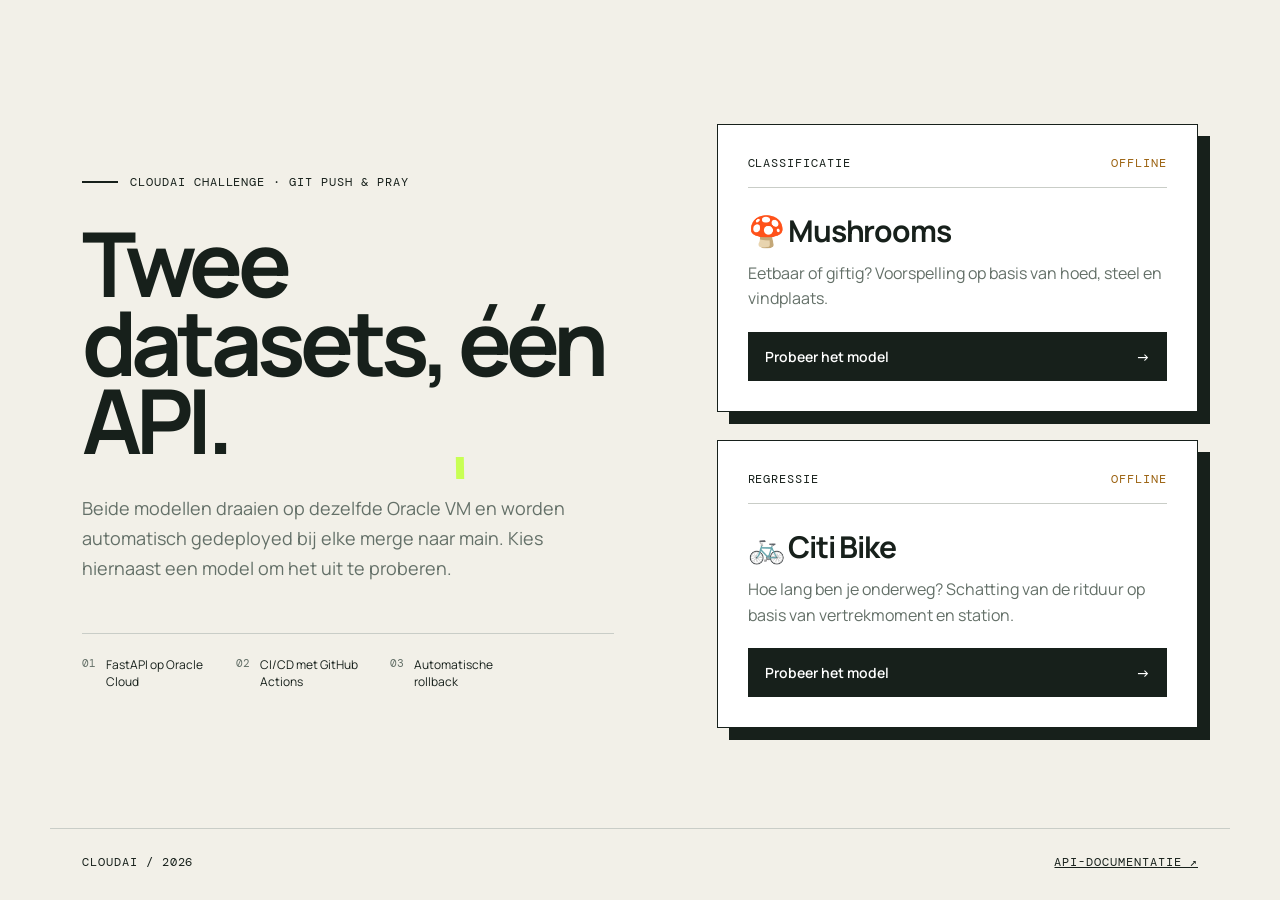
==== deploy/web/index.html @ 2285fc70 "dit is de nieuwe deploy manier" ====
<!doctype html>
<html lang="nl">
  <head>
    <meta charset="utf-8" />
    <meta name="viewport" content="width=device-width, initial-scale=1" />
    <meta name="description" content="CloudAI Challenge: kies een model." />
    <title>CloudAI · Modellen</title>
    <style>
      @import url('https://fonts.googleapis.com/css2?family=DM+Mono:wght@400;500&family=Manrope:wght@400;600;700&display=swap');
      :root { --ink:#17201b; --paper:#f2f0e8; --acid:#c8ff54; --line:#c9cdc7; --muted:#647068; }
      * { box-sizing:border-box; }
      body { margin:0; min-height:100vh; color:var(--ink); background:var(--paper); font-family:Manrope, sans-serif; }
      body::before { content:""; position:fixed; inset:0; pointer-events:none; opacity:.28; background-image:radial-gradient(#89938b 0.6px,transparent 0.6px); background-size:6px 6px; }
      main { position:relative; max-width:1180px; margin:auto; min-height:calc(100vh - 72px); padding:8vh 32px 48px; display:grid; grid-template-columns:1.05fr .95fr; gap:8vw; align-items:center; }
      .eyebrow,.card-head,footer { font-family:"DM Mono",monospace; text-transform:uppercase; letter-spacing:.08em; font-size:12px; }
      .eyebrow::before { content:""; display:inline-block; width:36px; border-top:2px solid; margin:0 12px 3px 0; }
      h1 { font-size:clamp(52px,7vw,98px); line-height:.88; letter-spacing:-.065em; margin:34px 0; max-width:680px; }
      h1 em { font-style:normal; position:relative; z-index:0; }
      h1 em::after { content:""; position:absolute; left:-.02em; right:-.07em; bottom:.03em; height:.24em; background:var(--acid); z-index:-1; transform:rotate(-1deg); }
      .lead { color:var(--muted); font-size:18px; line-height:1.65; max-width:540px; }
      .facts { display:flex; gap:30px; border-top:1px solid var(--line); margin-top:50px; padding-top:22px; }
      .facts div { display:flex; gap:10px; align-items:flex-start; }
      .facts span { font-family:"DM Mono"; font-size:11px; color:var(--muted); }
      .facts p { margin:0; font-size:12px; max-width:100px; }
      .models { display:grid; gap:28px; }
      a.card { display:block; background:#fff; border:1px solid var(--ink); padding:30px; box-shadow:12px 12px 0 var(--ink); color:inherit; text-decoration:none; transition:transform .12s, box-shadow .12s; }
      a.card:hover { transform:translate(-3px,-3px); box-shadow:15px 15px 0 var(--ink); }
      .card-head { display:flex; justify-content:space-between; border-bottom:1px solid var(--line); padding-bottom:16px; }
      .card-head p { margin:0; }
      .status { color:#9b6210; }
      .status.ok { color:#317338; }
      h2 { font-size:30px; letter-spacing:-.04em; margin:22px 0 10px; }
      .card p.text { margin:0; color:var(--muted); line-height:1.6; }
      .go { margin-top:20px; border:1px solid var(--ink); background:var(--ink); color:#fff; padding:14px 16px; font:600 14px Manrope; display:flex; justify-content:space-between; }
      a.card:hover .go { background:var(--acid); color:var(--ink); }
      footer { position:relative; border-top:1px solid var(--line); max-width:1180px; margin:auto; padding:25px 32px; display:flex; justify-content:space-between; }
      footer a { color:inherit; }
      @media(max-width:800px){ main{grid-template-columns:1fr;padding-top:50px}.facts{margin-top:30px}a.card{box-shadow:7px 7px 0}h1{font-size:58px} }
    </style>
  </head>
  <body>
    <main>
      <section class="intro">
        <p class="eyebrow">CLOUDAI CHALLENGE · GIT PUSH &amp; PRAY</p>
        <h1>Twee datasets, <em>één API.</em></h1>
        <p class="lead">Beide modellen draaien op dezelfde Oracle VM en worden automatisch gedeployed bij elke merge naar main. Kies hiernaast een model om het uit te proberen.</p>
        <div class="facts">
          <div><span>01</span><p>FastAPI op Oracle Cloud</p></div>
          <div><span>02</span><p>CI/CD met GitHub Actions</p></div>
          <div><span>03</span><p>Automatische rollback</p></div>
        </div>
      </section>

      <section class="models" aria-label="Modellen">
        <a class="card" href="mushrooms.html">
          <div class="card-head"><p>Classificatie</p><span id="mushrooms-status" class="status">controleren…</span></div>
          <h2>🍄 Mushrooms</h2>
          <p class="text">Eetbaar of giftig? Voorspelling op basis van hoed, steel en vindplaats.</p>
          <div class="go">Probeer het model <span>→</span></div>
        </a>
        <a class="card" href="citi_bike.html">
          <div class="card-head"><p>Regressie</p><span id="citi_bike-status" class="status">controleren…</span></div>
          <h2>🚲 Citi Bike</h2>
          <p class="text">Hoe lang ben je onderweg? Schatting van de ritduur op basis van vertrekmoment en station.</p>
          <div class="go">Probeer het model <span>→</span></div>
        </a>
      </section>
    </main>
    <footer><span>CLOUDAI / 2026</span><a id="docs" href="/docs">API-documentatie ↗</a></footer>
    <script>
      // Geserveerd door de API zelf -> zelfde adres. Lokaal geopend -> Oracle VM.
      const API_URL = new URLSearchParams(location.search).get("api")
        || (location.protocol.startsWith("http") ? location.origin : "http://89.168.73.76:8000");
      document.getElementById("docs").href = `${API_URL}/docs`;

      for (const name of ["mushrooms", "citi_bike"]) {
        const element = document.getElementById(`${name}-status`);
        fetch(`${API_URL}/${name}/`)
          .then((response) => response.json())
          .then((info) => {
            element.textContent = `${info.model} · online`;
            element.classList.add("ok");
          })
          .catch(() => { element.textContent = "offline"; });
      }
    </script>
  </body>
</html>
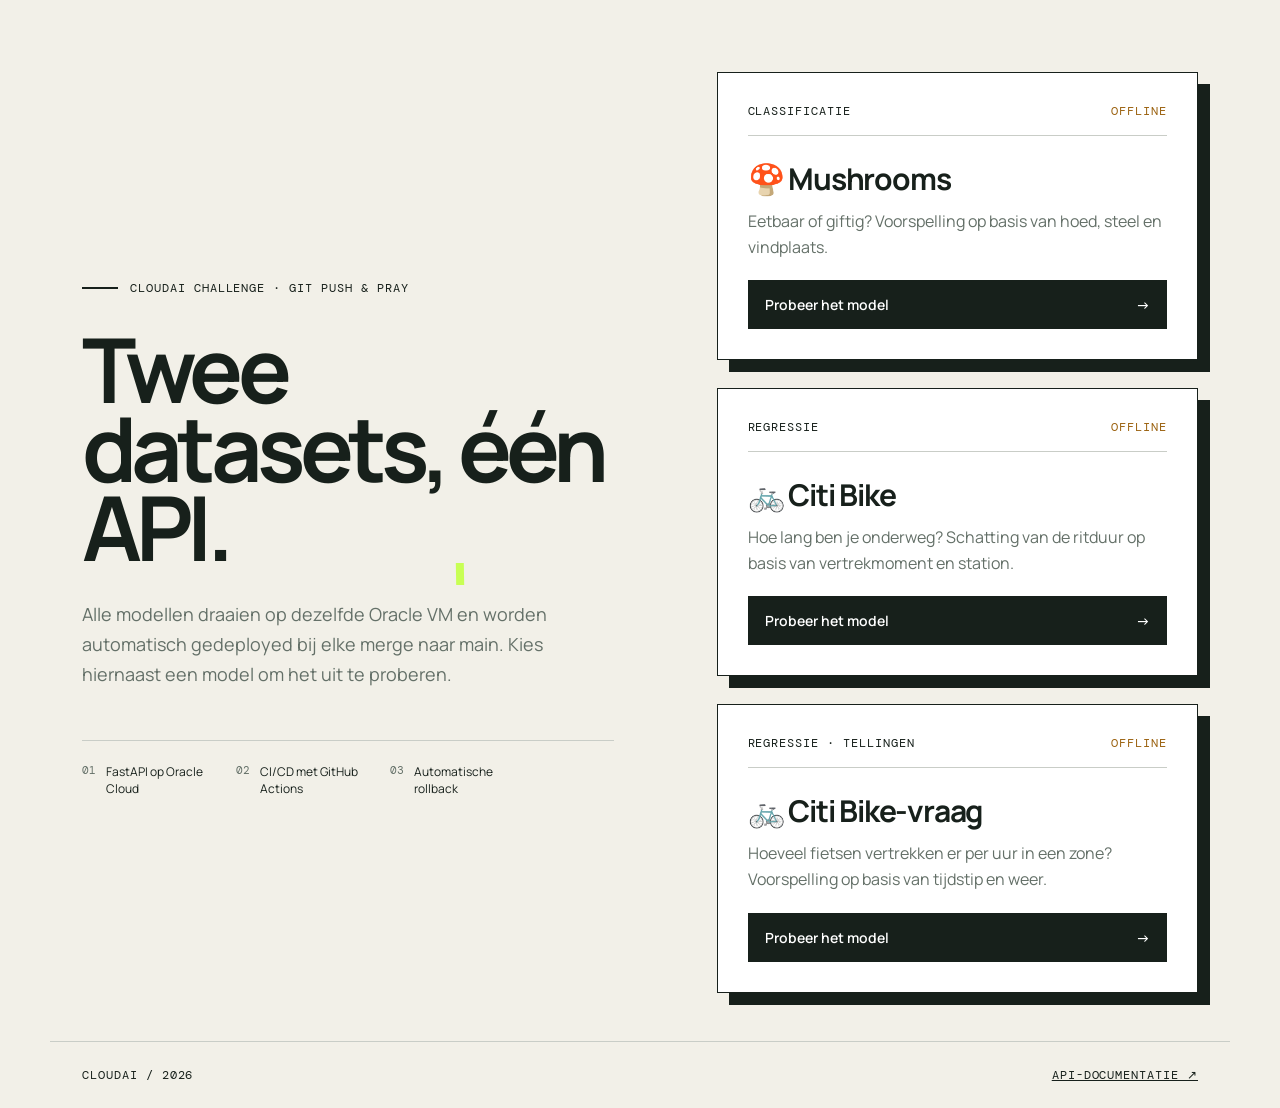
==== commit c2c1b589: "new citi bike" ====
--- a/deploy/web/index.html
+++ b/deploy/web/index.html
@@ -43,7 +43,7 @@
       <section class="intro">
         <p class="eyebrow">CLOUDAI CHALLENGE · GIT PUSH &amp; PRAY</p>
         <h1>Twee datasets, <em>één API.</em></h1>
-        <p class="lead">Beide modellen draaien op dezelfde Oracle VM en worden automatisch gedeployed bij elke merge naar main. Kies hiernaast een model om het uit te proberen.</p>
+        <p class="lead">Alle modellen draaien op dezelfde Oracle VM en worden automatisch gedeployed bij elke merge naar main. Kies hiernaast een model om het uit te proberen.</p>
         <div class="facts">
           <div><span>01</span><p>FastAPI op Oracle Cloud</p></div>
           <div><span>02</span><p>CI/CD met GitHub Actions</p></div>
@@ -64,6 +64,12 @@
           <p class="text">Hoe lang ben je onderweg? Schatting van de ritduur op basis van vertrekmoment en station.</p>
           <div class="go">Probeer het model <span>→</span></div>
         </a>
+        <a class="card" href="citi_bike_demand.html">
+          <div class="card-head"><p>Regressie · tellingen</p><span id="citi_bike_demand-status" class="status">controleren…</span></div>
+          <h2>🚲 Citi Bike-vraag</h2>
+          <p class="text">Hoeveel fietsen vertrekken er per uur in een zone? Voorspelling op basis van tijdstip en weer.</p>
+          <div class="go">Probeer het model <span>→</span></div>
+        </a>
       </section>
     </main>
     <footer><span>CLOUDAI / 2026</span><a id="docs" href="/docs">API-documentatie ↗</a></footer>
@@ -73,7 +79,7 @@
         || (location.protocol.startsWith("http") ? location.origin : "http://89.168.73.76:8000");
       document.getElementById("docs").href = `${API_URL}/docs`;
 
-      for (const name of ["mushrooms", "citi_bike"]) {
+      for (const name of ["mushrooms", "citi_bike", "citi_bike_demand"]) {
         const element = document.getElementById(`${name}-status`);
         fetch(`${API_URL}/${name}/`)
           .then((response) => response.json())
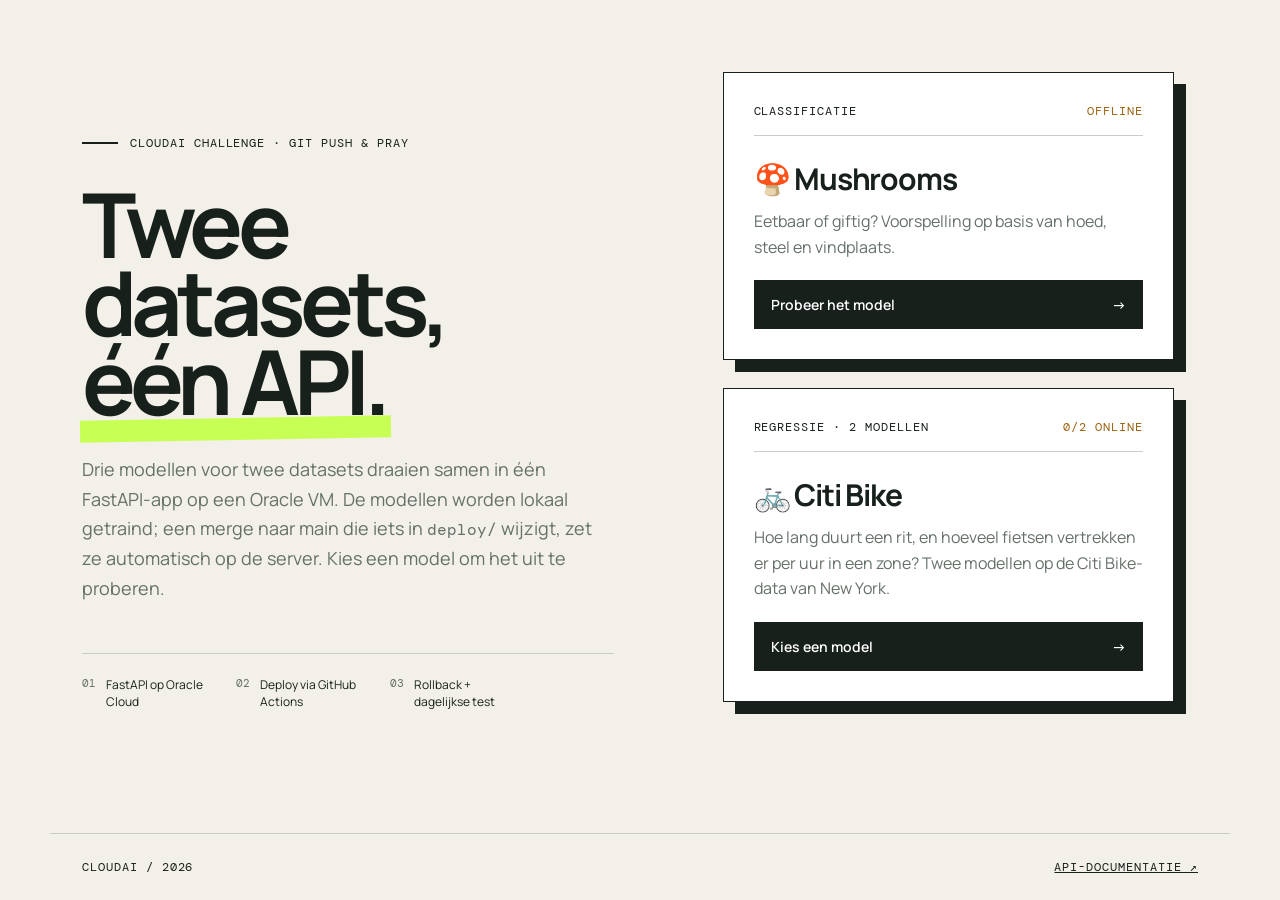
==== commit 1d109758: "Fix merge conflict in README and integrate all team info" ====
--- a/deploy/web/index.html
+++ b/deploy/web/index.html
@@ -15,7 +15,7 @@
       .eyebrow,.card-head,footer { font-family:"DM Mono",monospace; text-transform:uppercase; letter-spacing:.08em; font-size:12px; }
       .eyebrow::before { content:""; display:inline-block; width:36px; border-top:2px solid; margin:0 12px 3px 0; }
       h1 { font-size:clamp(52px,7vw,98px); line-height:.88; letter-spacing:-.065em; margin:34px 0; max-width:680px; }
-      h1 em { font-style:normal; position:relative; z-index:0; }
+      h1 em { font-style:normal; position:relative; z-index:0; white-space:nowrap; }
       h1 em::after { content:""; position:absolute; left:-.02em; right:-.07em; bottom:.03em; height:.24em; background:var(--acid); z-index:-1; transform:rotate(-1deg); }
       .lead { color:var(--muted); font-size:18px; line-height:1.65; max-width:540px; }
       .facts { display:flex; gap:30px; border-top:1px solid var(--line); margin-top:50px; padding-top:22px; }
@@ -25,9 +25,9 @@
       .models { display:grid; gap:28px; }
       a.card { display:block; background:#fff; border:1px solid var(--ink); padding:30px; box-shadow:12px 12px 0 var(--ink); color:inherit; text-decoration:none; transition:transform .12s, box-shadow .12s; }
       a.card:hover { transform:translate(-3px,-3px); box-shadow:15px 15px 0 var(--ink); }
-      .card-head { display:flex; justify-content:space-between; border-bottom:1px solid var(--line); padding-bottom:16px; }
-      .card-head p { margin:0; }
-      .status { color:#9b6210; }
+      .card-head { display:flex; justify-content:space-between; gap:16px; border-bottom:1px solid var(--line); padding-bottom:16px; }
+      .card-head p { margin:0; white-space:nowrap; }
+      .status { color:#9b6210; text-align:right; }
       .status.ok { color:#317338; }
       h2 { font-size:30px; letter-spacing:-.04em; margin:22px 0 10px; }
       .card p.text { margin:0; color:var(--muted); line-height:1.6; }
@@ -35,7 +35,17 @@
       a.card:hover .go { background:var(--acid); color:var(--ink); }
       footer { position:relative; border-top:1px solid var(--line); max-width:1180px; margin:auto; padding:25px 32px; display:flex; justify-content:space-between; }
       footer a { color:inherit; }
-      @media(max-width:800px){ main{grid-template-columns:1fr;padding-top:50px}.facts{margin-top:30px}a.card{box-shadow:7px 7px 0}h1{font-size:58px} }
+      .lead code { font-family:"DM Mono",monospace; font-size:.9em; }
+      /* Breed scherm: links staat vast, alleen de kolom met modellen scrolt. */
+      @media(min-width:801px){
+        html,body { height:100%; overflow:hidden; }
+        body { display:flex; flex-direction:column; }
+        main { flex:1; min-height:0; width:100%; padding:0 32px; align-items:stretch; }
+        .intro { align-self:center; }
+        .models { overflow-y:auto; min-height:0; align-content:start; padding:8vh 24px 48px 6px; scrollbar-width:thin; }
+        footer { width:100%; flex-shrink:0; }
+      }
+      @media(max-width:800px){ main{grid-template-columns:1fr;padding:50px 16px 48px}.facts{margin-top:30px;flex-wrap:wrap;gap:16px 30px}a.card{box-shadow:7px 7px 0}h1{font-size:58px}footer{padding:25px 16px} }
     </style>
   </head>
   <body>
@@ -43,11 +53,11 @@
       <section class="intro">
         <p class="eyebrow">CLOUDAI CHALLENGE · GIT PUSH &amp; PRAY</p>
         <h1>Twee datasets, <em>één API.</em></h1>
-        <p class="lead">Alle modellen draaien op dezelfde Oracle VM en worden automatisch gedeployed bij elke merge naar main. Kies hiernaast een model om het uit te proberen.</p>
+        <p class="lead">Drie modellen voor twee datasets draaien samen in één FastAPI-app op een Oracle VM. De modellen worden lokaal getraind; een merge naar main die iets in <code>deploy/</code> wijzigt, zet ze automatisch op de server. Kies een model om het uit te proberen.</p>
         <div class="facts">
           <div><span>01</span><p>FastAPI op Oracle Cloud</p></div>
-          <div><span>02</span><p>CI/CD met GitHub Actions</p></div>
-          <div><span>03</span><p>Automatische rollback</p></div>
+          <div><span>02</span><p>Deploy via GitHub Actions</p></div>
+          <div><span>03</span><p>Rollback + dagelijkse test</p></div>
         </div>
       </section>
 
@@ -58,17 +68,11 @@
           <p class="text">Eetbaar of giftig? Voorspelling op basis van hoed, steel en vindplaats.</p>
           <div class="go">Probeer het model <span>→</span></div>
         </a>
-        <a class="card" href="citi_bike.html">
-          <div class="card-head"><p>Regressie</p><span id="citi_bike-status" class="status">controleren…</span></div>
+        <a class="card" href="citi_bike_models.html">
+          <div class="card-head"><p>Regressie · 2 modellen</p><span id="citi_bike-status" class="status">controleren…</span></div>
           <h2>🚲 Citi Bike</h2>
-          <p class="text">Hoe lang ben je onderweg? Schatting van de ritduur op basis van vertrekmoment en station.</p>
-          <div class="go">Probeer het model <span>→</span></div>
-        </a>
-        <a class="card" href="citi_bike_demand.html">
-          <div class="card-head"><p>Regressie · tellingen</p><span id="citi_bike_demand-status" class="status">controleren…</span></div>
-          <h2>🚲 Citi Bike-vraag</h2>
-          <p class="text">Hoeveel fietsen vertrekken er per uur in een zone? Voorspelling op basis van tijdstip en weer.</p>
-          <div class="go">Probeer het model <span>→</span></div>
+          <p class="text">Hoe lang duurt een rit, en hoeveel fietsen vertrekken er per uur in een zone? Twee modellen op de Citi Bike-data van New York.</p>
+          <div class="go">Kies een model <span>→</span></div>
         </a>
       </section>
     </main>
@@ -79,16 +83,22 @@
         || (location.protocol.startsWith("http") ? location.origin : "http://89.168.73.76:8000");
       document.getElementById("docs").href = `${API_URL}/docs`;
 
-      for (const name of ["mushrooms", "citi_bike", "citi_bike_demand"]) {
-        const element = document.getElementById(`${name}-status`);
-        fetch(`${API_URL}/${name}/`)
-          .then((response) => response.json())
-          .then((info) => {
-            element.textContent = `${info.model} · online`;
-            element.classList.add("ok");
-          })
-          .catch(() => { element.textContent = "offline"; });
-      }
+      const status = (id, text, ok) => {
+        const element = document.getElementById(id);
+        element.textContent = text;
+        element.classList.toggle("ok", ok);
+      };
+      const info = (name) => fetch(`${API_URL}/${name}/`).then((response) => response.json());
+
+      info("mushrooms")
+        .then((data) => status("mushrooms-status", `${data.model} · online`, true))
+        .catch(() => status("mushrooms-status", "offline", false));
+
+      // Eén kaart voor beide Citi Bike-modellen: tel hoeveel er online zijn.
+      Promise.allSettled([info("citi_bike"), info("citi_bike_demand")]).then((results) => {
+        const online = results.filter((r) => r.status === "fulfilled" && r.value.model).length;
+        status("citi_bike-status", `${online}/2 online`, online === 2);
+      });
     </script>
   </body>
 </html>
